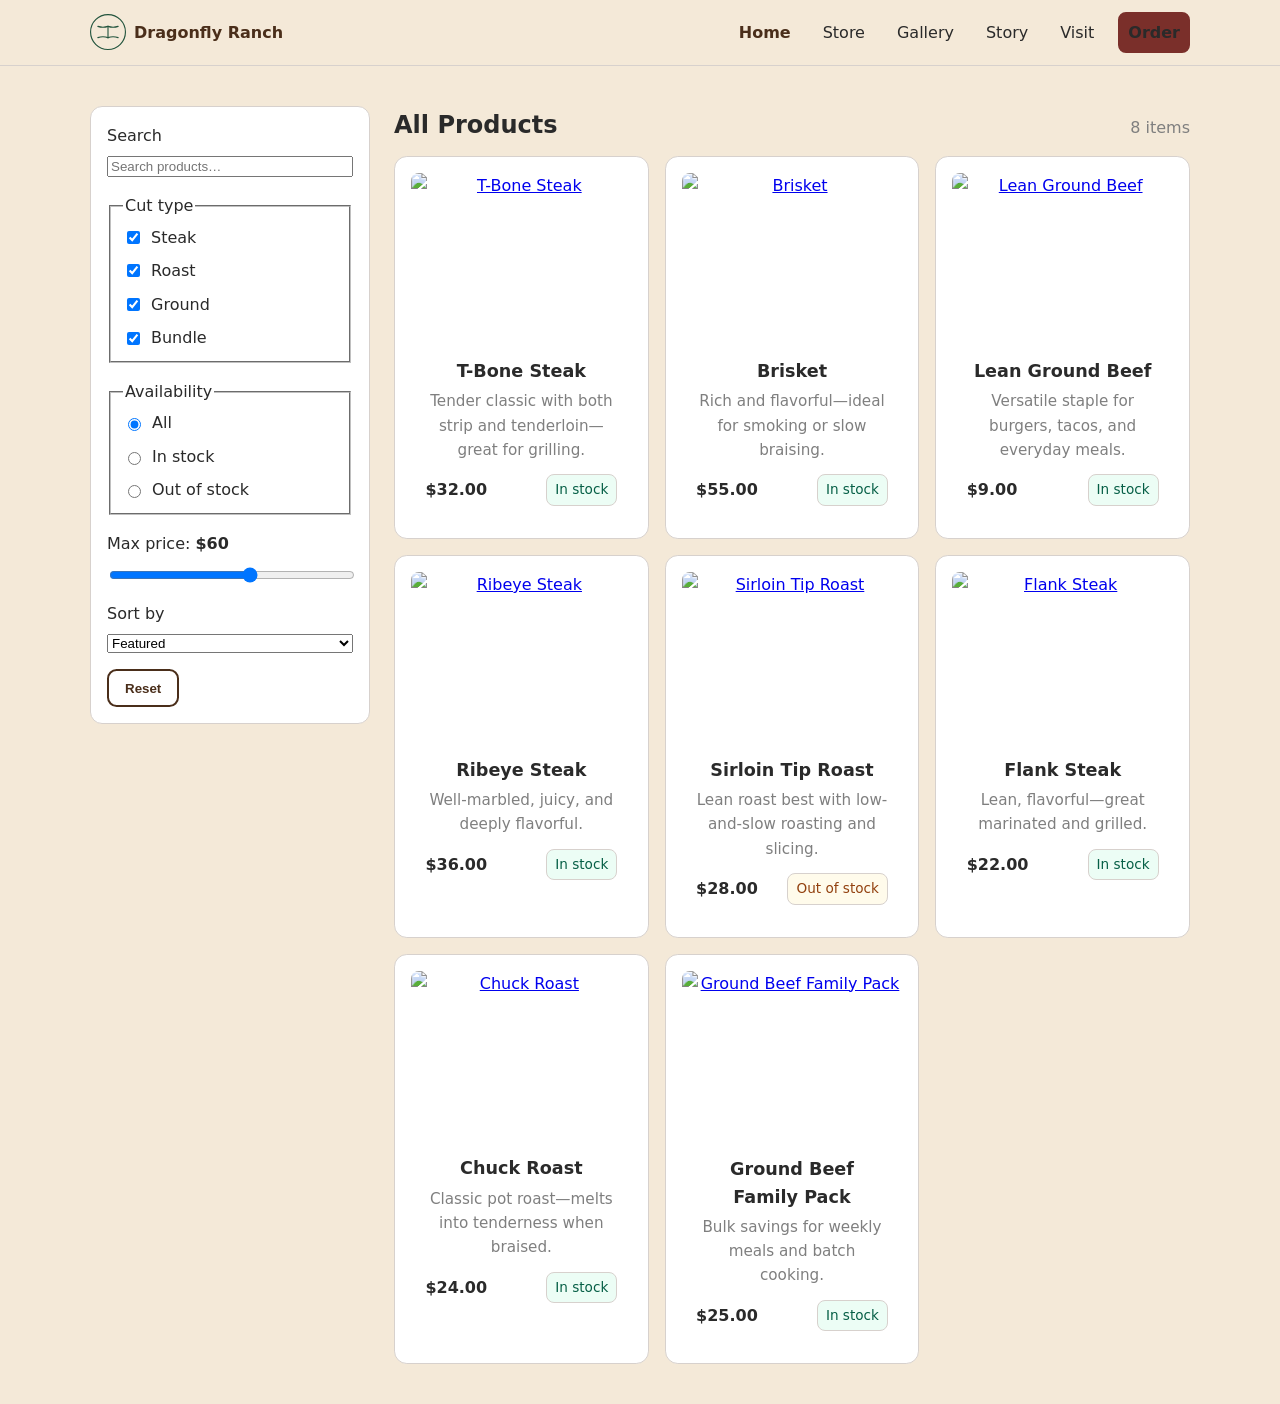
==== store.html @ 282e8982 "from AI basic setup to more personalised setup" ====
<!DOCTYPE html>
<html lang="en">
<head>
  <meta charset="utf-8" />
  <meta name="viewport" content="width=device-width, initial-scale=1" />
  <title>Store | Dragonfly Ranch</title>
  <meta name="description" content="We’re a family ranch focused on raising grass‑fed cattle with care and transparency from pasture to plate." />
  <link rel="stylesheet" href="assets/css/styles.css" />
</head>
<body>
  <a class="skip-link" href="#main">Skip to content</a>
  <header class="site-header">
    <div class="container header-inner">
      <a class="brand" href="index.html" aria-label="Dragonfly Ranch home">
        <img src="assets/images/logo-dragonfly.svg" alt="" width="36" height="36" />
        <span>Dragonfly Ranch</span>
      </a>

      <button class="nav-toggle" aria-expanded="false" aria-controls="site-nav">
        <span class="sr-only">Toggle menu</span>
        ☰
      </button>

      <nav id="site-nav" class="site-nav" aria-label="Main">
        <ul>
          <li><a class="active" href="index.html">Home</a></li>
          <li><a href="store.html">Store</a></li>
          <li><a href="gallery.html">Gallery</a></li>
          <li><a href="story.html">Story</a></li>
          <li><a href="visit.html">Visit</a></li>
          <li><a class="btn btn-primary" href="#order">Order</a></li>
        </ul>
      </nav>
    </div>
  </header>
  <section class="shop">
    <div class="shop-layout container">
      <!-- Sidebar Filters -->
      <aside class="filters" aria-label="Filters">
        <button class="filters-toggle" aria-expanded="false" aria-controls="filters-panel">
          Filters
        </button>

        <form id="filters-panel" class="filters-panel" aria-live="polite">
          <!-- Search -->
          <div class="filter-group">
            <label for="search">Search</label>
            <input type="search" id="search" name="search" placeholder="Search products…" />
          </div>

          <!-- Cut Type -->
          <fieldset class="filter-group">
            <legend>Cut type</legend>
            <label class="check"><input type="checkbox" name="cut" value="steak" checked /> Steak</label>
            <label class="check"><input type="checkbox" name="cut" value="roast" checked /> Roast</label>
            <label class="check"><input type="checkbox" name="cut" value="ground" checked /> Ground</label>
            <label class="check"><input type="checkbox" name="cut" value="bundle" checked /> Bundle</label>
          </fieldset>

          <!-- Availability -->
          <fieldset class="filter-group">
            <legend>Availability</legend>
            <label class="radio"><input type="radio" name="availability" value="all" checked /> All</label>
            <label class="radio"><input type="radio" name="availability" value="in" /> In stock</label>
            <label class="radio"><input type="radio" name="availability" value="out" /> Out of stock</label>
          </fieldset>

          <!-- Price -->
          <div class="filter-group">
            <label for="maxPrice">Max price: <span id="maxPriceValue">$60</span></label>
            <input type="range" id="maxPrice" name="maxPrice" min="5" max="100" value="60" step="5" />
          </div>

          <!-- Sort -->
          <div class="filter-group">
            <label for="sort">Sort by</label>
            <select id="sort" name="sort">
              <option value="featured">Featured</option>
              <option value="price-asc">Price: Low → High</option>
              <option value="price-desc">Price: High → Low</option>
              <option value="name-asc">Name: A → Z</option>
              <option value="name-desc">Name: Z → A</option>
            </select>
          </div>

          <div class="filter-actions">
            <button type="reset" class="btn btn-outline">Reset</button>
          </div>
        </form>
      </aside>

      <!-- Catalog -->
      <div class="catalog">
        <header class="catalog-header">
          <h2 class="catalog-title">All Products</h2>
          <p class="catalog-count" aria-live="polite"><span id="count">9</span> items</p>
        </header>

        <ul id="productGrid" class="product-grid" aria-live="polite">
          <!-- Sample product cards (use real images later) -->
          <li class="product-card" 
              data-name="T-Bone Steak" 
              data-cut="steak" 
              data-price="32" 
              data-available="in">
            <a class="product-media" href="#">
              <img src="https://via.placeholder.com/600x450?text=T-Bone+Steak" alt="T-Bone Steak" loading="lazy" />
            </a>
            <div class="product-info">
              <h3 class="product-name">T-Bone Steak</h3>
              <p class="product-desc">Tender classic with both strip and tenderloin—great for grilling.</p>
              <div class="product-meta">
                <span class="price">$32.00</span>
                <span class="badge in-stock">In stock</span>
              </div>
            </div>
          </li>

          <li class="product-card" 
              data-name="Brisket" 
              data-cut="roast" 
              data-price="55" 
              data-available="in">
            <a class="product-media" href="#">
              <img src="https://via.placeholder.com/600x450?text=Brisket" alt="Brisket" loading="lazy" />
            </a>
            <div class="product-info">
              <h3 class="product-name">Brisket</h3>
              <p class="product-desc">Rich and flavorful—ideal for smoking or slow braising.</p>
              <div class="product-meta">
                <span class="price">$55.00</span>
                <span class="badge in-stock">In stock</span>
              </div>
            </div>
          </li>

          <li class="product-card" 
              data-name="Lean Ground Beef" 
              data-cut="ground" 
              data-price="9" 
              data-available="in">
            <a class="product-media" href="#">
              <img src="https://via.placeholder.com/600x450?text=Lean+Ground+Beef" alt="Lean Ground Beef" loading="lazy" />
            </a>
            <div class="product-info">
              <h3 class="product-name">Lean Ground Beef</h3>
              <p class="product-desc">Versatile staple for burgers, tacos, and everyday meals.</p>
              <div class="product-meta">
                <span class="price">$9.00</span>
                <span class="badge in-stock">In stock</span>
              </div>
            </div>
          </li>

          <!-- More sample items to show the grid (3 per row) -->
          <li class="product-card" data-name="Ribeye Steak" data-cut="steak" data-price="36" data-available="in">
            <a class="product-media" href="#"><img src="https://via.placeholder.com/600x450?text=Ribeye" alt="Ribeye Steak" loading="lazy" /></a>
            <div class="product-info">
              <h3 class="product-name">Ribeye Steak</h3>
              <p class="product-desc">Well-marbled, juicy, and deeply flavorful.</p>
              <div class="product-meta"><span class="price">$36.00</span><span class="badge in-stock">In stock</span></div>
            </div>
          </li>

          <li class="product-card" data-name="Sirloin Tip Roast" data-cut="roast" data-price="28" data-available="out">
            <a class="product-media" href="#"><img src="https://via.placeholder.com/600x450?text=Sirloin+Tip+Roast" alt="Sirloin Tip Roast" loading="lazy" /></a>
            <div class="product-info">
              <h3 class="product-name">Sirloin Tip Roast</h3>
              <p class="product-desc">Lean roast best with low-and-slow roasting and slicing.</p>
              <div class="product-meta"><span class="price">$28.00</span><span class="badge out-stock">Out of stock</span></div>
            </div>
          </li>

          <li class="product-card" data-name="Beef Bundle Box" data-cut="bundle" data-price="120" data-available="in">
            <a class="product-media" href="#"><img src="https://via.placeholder.com/600x450?text=Bundle+Box" alt="Beef Bundle Box" loading="lazy" /></a>
            <div class="product-info">
              <h3 class="product-name">Beef Bundle Box</h3>
              <p class="product-desc">Balanced selection of steaks, roasts, and ground beef.</p>
              <div class="product-meta"><span class="price">$120.00</span><span class="badge in-stock">In stock</span></div>
            </div>
          </li>

          <li class="product-card" data-name="Flank Steak" data-cut="steak" data-price="22" data-available="in">
            <a class="product-media" href="#"><img src="https://via.placeholder.com/600x450?text=Flank+Steak" alt="Flank Steak" loading="lazy" /></a>
            <div class="product-info">
              <h3 class="product-name">Flank Steak</h3>
              <p class="product-desc">Lean, flavorful—great marinated and grilled.</p>
              <div class="product-meta"><span class="price">$22.00</span><span class="badge in-stock">In stock</span></div>
            </div>
          </li>

          <li class="product-card" data-name="Chuck Roast" data-cut="roast" data-price="24" data-available="in">
            <a class="product-media" href="#"><img src="https://via.placeholder.com/600x450?text=Chuck+Roast" alt="Chuck Roast" loading="lazy" /></a>
            <div class="product-info">
              <h3 class="product-name">Chuck Roast</h3>
              <p class="product-desc">Classic pot roast—melts into tenderness when braised.</p>
              <div class="product-meta"><span class="price">$24.00</span><span class="badge in-stock">In stock</span></div>
            </div>
          </li>

          <li class="product-card" data-name="Ground Beef Family Pack" data-cut="ground" data-price="25" data-available="in">
            <a class="product-media" href="#"><img src="https://via.placeholder.com/600x450?text=Family+Ground+Pack" alt="Ground Beef Family Pack" loading="lazy" /></a>
            <div class="product-info">
              <h3 class="product-name">Ground Beef Family Pack</h3>
              <p class="product-desc">Bulk savings for weekly meals and batch cooking.</p>
              <div class="product-meta"><span class="price">$25.00</span><span class="badge in-stock">In stock</span></div>
            </div>
          </li>
        </ul>
      </div>
    </div>
  </section>
  <script>
    (function () {
      const grid = document.getElementById('productGrid');
      const cards = Array.from(grid.querySelectorAll('.product-card'));
      const countEl = document.getElementById('count');

      const search = document.getElementById('search');
      const checkboxes = Array.from(document.querySelectorAll('input[name="cut"]'));
      const availability = Array.from(document.querySelectorAll('input[name="availability"]'));
      const maxPrice = document.getElementById('maxPrice');
      const maxPriceValue = document.getElementById('maxPriceValue');
      const sort = document.getElementById('sort');

      // Mobile filters toggle
      const toggle = document.querySelector('.filters-toggle');
      const panel = document.getElementById('filters-panel');
      if (toggle && panel) {
        toggle.addEventListener('click', () => {
          const expanded = toggle.getAttribute('aria-expanded') === 'true';
          toggle.setAttribute('aria-expanded', String(!expanded));
        });
      }

      // Update label for price range
      const updateMaxPriceLabel = () => maxPriceValue.textContent = `$${Number(maxPrice.value).toFixed(0)}`;
      updateMaxPriceLabel();
      maxPrice.addEventListener('input', updateMaxPriceLabel);

      // Re-render (filter + sort)
      function render() {
        const q = (search.value || '').trim().toLowerCase();
        const enabledCuts = new Set(checkboxes.filter(c => c.checked).map(c => c.value));
        const avail = (availability.find(a => a.checked) || {}).value || 'all';
        const priceCap = Number(maxPrice.value);

        // Filter
        const visible = cards.filter(card => {
          const name = card.dataset.name.toLowerCase();
          const cut = card.dataset.cut;
          const price = Number(card.dataset.price);
          const a = card.dataset.available; // 'in' or 'out'

          const searchOk = !q || name.includes(q);
          const cutOk = enabledCuts.has(cut);
          const priceOk = price <= priceCap;
          const availOk = (avail === 'all') || (avail === a);

          return searchOk && cutOk && priceOk && availOk;
        });

        // Sort
        const sorted = visible.sort((a, b) => {
          const av = (k) => a.dataset[k];
          const bv = (k) => b.dataset[k];
          switch (sort.value) {
            case 'price-asc': return Number(av('price')) - Number(bv('price'));
            case 'price-desc': return Number(bv('price')) - Number(av('price'));
            case 'name-asc': return av('name').localeCompare(bv('name'));
            case 'name-desc': return bv('name').localeCompare(av('name'));
            default: return 0; // featured (keep DOM order)
          }
        });

        // Paint
        grid.innerHTML = '';
        sorted.forEach(card => grid.appendChild(card));
        countEl.textContent = String(sorted.length);
      }

      // Bind
      [search, maxPrice, sort].forEach(el => el.addEventListener('input', render));
      checkboxes.forEach(c => c.addEventListener('change', render));
      availability.forEach(r => r.addEventListener('change', render));

      // Initial
      render();
    })();
  </script>
</body>
</html>
---- assets/css/styles.css ----
/* styles.css — Heritage Ranch Palette (Barn Brown, Parchment, Oxblood, Sage, Charcoal)
   This file keeps your existing class names but re-colors the theme to Palette 1. */

/* ---- Base / Reset ---- */
*, *::before, *::after { box-sizing: border-box; }
html { color-scheme: light; }
body {
  margin: 0;
  font-family: ui-sans-serif, system-ui, -apple-system, Segoe UI, Roboto, Helvetica, Arial, "Apple Color Emoji", "Segoe UI Emoji";
  line-height: 1.6;
  color: #2A2A2A; /* charcoal */
  background: #F4E9D8; /* parchment */
}

/* ---- Heritage Ranch Theme Tokens ---- */
:root{
  --barn:#4A2E1A;        /* deep barn brown: primaries, buttons, links */
  --oxblood:#7A2F2A;     /* CTA highlight */
  --parchment:#F4E9D8;   /* canvas */
  --sage:#A8A58A;        /* soft accent backgrounds */
  --charcoal:#2A2A2A;    /* headings/text */
  --border: color-mix(in srgb, var(--barn) 22%, white); /* subtle warm border */
  --muted: color-mix(in srgb, var(--charcoal) 60%, white); /* muted copy */
}

/* ---- Utilities ---- */
.container { width: min(1100px, 92vw); margin: 0 auto; }
.narrow   { width: min(800px, 92vw); }
.section  { padding: 3rem 0; }
.section-alt { background: color-mix(in srgb, var(--sage) 35%, var(--parchment)); padding: 3rem 0; }
.lead { font-size: 1.125rem; color: var(--muted); }
.grid-2 { display: grid; grid-template-columns: 1fr 1fr; gap: 1rem; }
.grid-3 { display: grid; grid-template-columns: repeat(3, 1fr); gap: 1rem; }
@media (max-width: 800px){ .grid-2{grid-template-columns:1fr;} .grid-3{grid-template-columns:1fr;} }

/* ---- Header ---- */
.site-header {
  position: sticky; top: 0; z-index: 50;
  background: var(--parchment);
  border-bottom: 1px solid var(--border);
}
.header-inner { display:flex; align-items:center; justify-content:space-between; padding:.75rem 0; }
.brand { display:inline-flex; align-items:center; gap:.5rem; color: var(--barn); text-decoration:none; font-weight:700; }
.site-nav ul { display:flex; gap:1rem; list-style:none; margin:0; padding:0; align-items:center; }
.site-nav a { text-decoration:none; color: var(--charcoal); padding:.35rem .5rem; border-radius:.5rem; }
.site-nav a.active { color: var(--barn); font-weight:600; }
.nav-toggle{ display:none; background:transparent; border:1px solid var(--border); padding:.35rem .5rem; border-radius:.5rem; }
@media (max-width: 860px){
  .nav-toggle{display:inline-block}
  .site-nav{ position:absolute; inset:60px 0 auto 0; background:var(--parchment); border-bottom:1px solid var(--border); transform:translateY(-120%); transition:transform .2s ease; }
  .site-nav.open{ transform:translateY(0); }
  .site-nav ul{ flex-direction:column; align-items:flex-start; padding:.75rem 1rem 1rem; }
}

/* ---- Buttons ---- */
.btn {
  display:inline-block; border:2px solid var(--barn); color:#fff; background:var(--barn);
  padding:.6rem 1rem; border-radius:.6rem; text-decoration:none; font-weight:700;
}
.btn:hover{ background: color-mix(in srgb, var(--barn) 85%, black); border-color: color-mix(in srgb, var(--barn) 85%, black); }
.btn-outline{ background:transparent; color:var(--barn); border-color:var(--barn); }
.btn-outline:hover{ background:var(--barn); color:#fff; }
.btn-primary{ background:var(--oxblood); border-color:var(--oxblood); }
.btn-primary:hover{ background: color-mix(in srgb, var(--oxblood) 85%, black); border-color: color-mix(in srgb, var(--oxblood) 85%, black); }

/* ---- Hero ---- */
.hero{ position:relative; min-height:58vh; display:grid; }
.hero img{ width:100%; height:100%; object-fit:cover; display:block; }
.hero-overlay{
  position:absolute; inset:0; display:grid; place-content:center; text-align:center; color:#fff;
  /* warm vignette that complements parchment */
  background: linear-gradient(to bottom, rgba(74,46,26,.35), rgba(42,42,42,.55));
  padding:2rem;
}
.hero h1{ font-size:clamp(2rem,5vw,3rem); margin:0 0 .5rem; text-shadow:0 2px 8px rgba(0,0,0,.25); }
.hero p{ font-size:1.125rem; margin:0 0 1rem; text-shadow:0 1px 6px rgba(0,0,0,.2); }
.cta-row{ display:inline-flex; gap:.75rem; flex-wrap:wrap; justify-content:center; }
/* Popular Products Section */
.popular-products {
  padding: 3rem 0;
}

.section-title {
  text-align: center;
  font-size: 2rem;
  margin-bottom: 2rem;
}

.product-grid {
  display: grid;
  gap: 1.5rem;
  grid-template-columns: repeat(auto-fit, minmax(250px, 1fr));
}

.product-card {
  border: 1px solid #e5e7eb;
  border-radius: 0.75rem;
  padding: 1rem;
  background: #fff;
  text-align: center;
  transition: box-shadow 0.2s ease;
}

.product-card:hover {
  box-shadow: 0 8px 18px rgba(0,0,0,0.08);
}

.product-card img {
  width: 100%;
  height: auto;
  border-radius: 0.5rem;
}

.product-card h3 {
  margin-top: 1rem;
  font-size: 1.25rem;
}

.product-card p {
  color: #6b7280;
  font-size: 0.95rem;
}

/* ---- Cards / Media ---- */
.card{ padding:1rem; border:1px solid var(--border); border-radius:.8rem; background:#fff; }
.media-grid{ display:grid; grid-template-columns:repeat(3, 1fr); gap:1rem; }
.media-grid img{ width:100%; height:auto; border-radius:.6rem; }
.media-grid figure{ margin:0; }
.media-grid figcaption{ color:var(--muted); font-size:.9rem; margin-top:.35rem; }
@media (max-width: 900px){ .media-grid{ grid-template-columns:1fr; } }

/* ---- Forms ---- */
.form label{ display:grid; gap:.35rem; margin-bottom:.85rem; }
.form input, .form textarea, .form select{
  width:100%; padding:.65rem .75rem; border:1px solid var(--border); border-radius:.6rem; font:inherit; background:#fff; color:var(--charcoal);
}
.form input:focus, .form textarea:focus{ outline:3px solid color-mix(in srgb, var(--barn) 25%, transparent); border-color: var(--barn); }
.form-actions{ display:flex; gap:.75rem; flex-wrap:wrap; align-items:center; }
.hp{ position:absolute; left:-10000px; opacity:0; }

/* ---- Prose ---- */
.prose p{ margin:0 0 1rem; }
.prose blockquote{
  margin:1.5rem 0; padding:1rem 1.25rem; border-left:4px solid var(--barn);
  background: color-mix(in srgb, var(--sage) 25%, white); color: var(--charcoal);
}

/* Catalog */
.catalog-header {
  display: flex; align-items: baseline; justify-content: space-between;
  margin-bottom: .75rem;
}
.catalog-title { margin: 0; }
.catalog-count { color: var(--muted); margin: 0; }

/* 3-per-row product grid (responsive) */
.product-grid {
  list-style: none;
  margin: 0; padding: 0;
  display: grid;
  grid-template-columns: repeat(3, minmax(0, 1fr));
  gap: 1rem;
}
@media (max-width: 1000px){
  .shop-layout { grid-template-columns: 1fr; }
  .filters-toggle { display: inline-block; margin-bottom: .75rem; }
  .filters-panel { position: static; display: none; }
  .filters-toggle[aria-expanded="true"] + .filters-panel { display: block; }
}
@media (max-width: 900px){
  .product-grid { grid-template-columns: repeat(2, minmax(0, 1fr)); }
}
@media (max-width: 560px){
  .product-grid { grid-template-columns: 1fr; }
}

/* Product cards */
.product-card {
  border: 1px solid var(--border);
  border-radius: .8rem;
  background: var(--bg);
  display: grid;
  grid-template-rows: auto 1fr;
  overflow: hidden;
  transition: box-shadow .2s ease, transform .05s ease;
}
.product-card:hover {
  box-shadow: 0 12px 22px rgba(0,0,0,.08);
  transform: translateY(-1px);
}

.product-media img {
  display: block;
  width: 100%;
  height: auto;
  aspect-ratio: 4 / 3;
  object-fit: cover;
}

.product-info { padding: .9rem .9rem 1rem; }
.product-name { margin: .25rem 0 .25rem; font-size: 1.1rem; }
.product-desc { margin: 0 0 .75rem; color: var(--muted); font-size: .95rem; }

.product-meta {
  display: flex; gap: .5rem; align-items: center; justify-content: space-between;
  margin-top: auto;
}
.price { font-weight: 700; }
.badge {
  display: inline-block; font-size: .85rem; padding: .25rem .5rem; border-radius: .5rem;
  border: 1px solid var(--border); color: #065f46; background: #ecfdf5;
}
.badge.out-stock { color: #92400e; background: #fffbeb; }

/* ---- Gallery ---- */
.gallery-grid{ display:grid; grid-template-columns:repeat(2,1fr); gap:1rem; }
.gallery-grid img{ width:100%; height:auto; border-radius:.6rem; }
.gallery-grid figure{ margin:0; background:#fff; padding:.5rem; border:1px solid var(--border); border-radius:.6rem; }
.gallery-grid figcaption{ color:var(--muted); font-size:.9rem; margin-top:.25rem; }
@media (max-width: 900px){ .gallery-grid{ grid-template-columns:1fr; } }

/* ---- Visit ---- */
.visit-grid{ display:grid; grid-template-columns:1fr 1fr; gap:2rem; }
.map-embed{ position:relative; padding-top:56.25%; border-radius:.6rem; overflow:hidden; border:1px solid var(--border); }
.map-embed iframe{ position:absolute; inset:0; width:100%; height:100%; border:0; }
@media (max-width: 900px){ .visit-grid{ grid-template-columns:1fr; } }

/* ---- Footer ---- */
.site-footer{ border-top:1px solid var(--border); padding:2rem 0; background: var(--parchment); margin-top:3rem; }
.footer-grid{ display:grid; grid-template-columns: 1fr auto; gap:1rem; align-items:start; }
.footer-nav{ list-style:none; display:grid; gap:.35rem; margin:0; padding:0; }
.small{ font-size:.9rem; color: var(--muted); }
@media (max-width:700px){ .footer-grid{ grid-template-columns:1fr; } }

/* ---- Accessibility helpers ---- */
.skip-link{ position:absolute; left:-999px; top:-999px; background:#111; color:#fff; padding:.5rem .75rem; border-radius:.5rem; }
.skip-link:focus{ left:.5rem; top:.5rem; z-index:100; }
.sr-only{ position:absolute; width:1px; height:1px; clip:rect(0 0 0 0); clip-path: inset(50%); overflow:hidden; white-space:nowrap; }

/* ---- Floating CTA ---- */
.floating-cta{
  position:fixed; right:1rem; bottom:1rem; background: var(--oxblood); color:#fff; text-decoration:none;
  padding:.6rem .9rem; border-radius:999px; box-shadow:0 8px 16px rgba(0,0,0,.15); font-weight:700;
}
.floating-cta:hover{ background: color-mix(in srgb, var(--oxblood) 85%, black); }

/* =========================
   PATCH: Store + Popular scoping and base tokens
   Place this block at the END of styles.css
   ========================= */

/* 0) Token that some rules rely on */
:root{
  /* Used by .product-card later; define explicitly */
  --bg: #ffffff;
}

/* 1) Popular Products — scope grid + cards to avoid collisions with catalog */
.popular-products .product-grid {
  display: grid;
  gap: 1.5rem;
  grid-template-columns: repeat(auto-fit, minmax(250px, 1fr));
}

.popular-products .product-card {
  border: 1px solid #e5e7eb;
  border-radius: 0.75rem;
  padding: 1rem;
  background: #fff;
  text-align: center;
  transition: box-shadow 0.2s ease;
}

.popular-products .product-card:hover {
  box-shadow: 0 8px 18px rgba(0,0,0,0.08);
}

.popular-products .product-card img {
  width: 100%;
  height: auto;
  border-radius: 0.5rem;
}

.popular-products .product-card h3 {
  margin-top: 1rem;
  font-size: 1.25rem;
}

.popular-products .product-card p {
  color: #6b7280;
  font-size: 0.95rem;
}

/* 2) Store / Catalog — add the missing base layout and scope grid + cards */
.shop { padding: 2.5rem 0; }

.shop-layout {
  display: grid;
  grid-template-columns: 280px 1fr; /* sidebar + content */
  gap: 1.5rem;
}

/* Sidebar base */
.filters { position: relative; }
.filters-toggle {
  display: none; /* shown on mobile via media query below */
  border: 1px solid var(--border);
  padding: .5rem .75rem;
  border-radius: .5rem;
  background: var(--bg);
}
.filters-panel {
  position: sticky;
  top: 1rem;
  border: 1px solid var(--border);
  border-radius: .75rem;
  padding: 1rem;
  background: var(--bg);
}
.filter-group { display: grid; gap: .5rem; margin-bottom: 1rem; }
.check, .radio { display: flex; gap: .5rem; align-items: center; font-weight: 400; }
#maxPrice { width: 100%; }
#maxPriceValue { font-weight: 600; }
.filter-actions { display: flex; gap: .5rem; }

/* Scope the store grid */
.catalog .product-grid {
  list-style: none;
  margin: 0;
  padding: 0;
  display: grid;
  grid-template-columns: repeat(3, minmax(0, 1fr));
  gap: 1rem;
}

/* Scope the store cards */
.catalog .product-card {
  border: 1px solid var(--border);
  border-radius: .8rem;
  background: var(--bg);
  display: grid;
  grid-template-rows: auto 1fr;
  overflow: hidden;
  transition: box-shadow .2s ease, transform .05s ease;
}
.catalog .product-card:hover {
  box-shadow: 0 12px 22px rgba(0,0,0,.08);
  transform: translateY(-1px);
}
.catalog .product-media img {
  display: block; width: 100%; height: auto;
  aspect-ratio: 4 / 3; object-fit: cover;
}
.catalog .product-info { padding: .9rem .9rem 1rem; }
.catalog .product-name { margin: .25rem 0 .25rem; font-size: 1.1rem; }
.catalog .product-desc { margin: 0 0 .75rem; color: var(--muted); font-size: .95rem; }
.catalog .product-meta {
  display: flex; gap: .5rem; align-items: center; justify-content: space-between;
  margin-top: auto;
}
.catalog .price { font-weight: 700; }
.catalog .badge {
  display: inline-block; font-size: .85rem; padding: .25rem .5rem; border-radius: .5rem;
  border: 1px solid var(--border); color: #065f46; background: #ecfdf5;
}
.catalog .badge.out-stock { color: #92400e; background: #fffbeb; }

/* 3) Responsive behavior (override / complement existing media rules) */
@media (max-width: 1000px){
  .shop-layout { grid-template-columns: 1fr; }
  .filters-toggle { display: inline-block; margin-bottom: .75rem; }
  .filters-panel { position: static; display: none; }
  .filters-toggle[aria-expanded="true"] + .filters-panel { display: block; }
}

@media (max-width: 900px){
  .catalog .product-grid { grid-template-columns: repeat(2, minmax(0, 1fr)); }
}

@media (max-width: 560px){
  .catalog .product-grid { grid-template-columns: 1fr; }
}
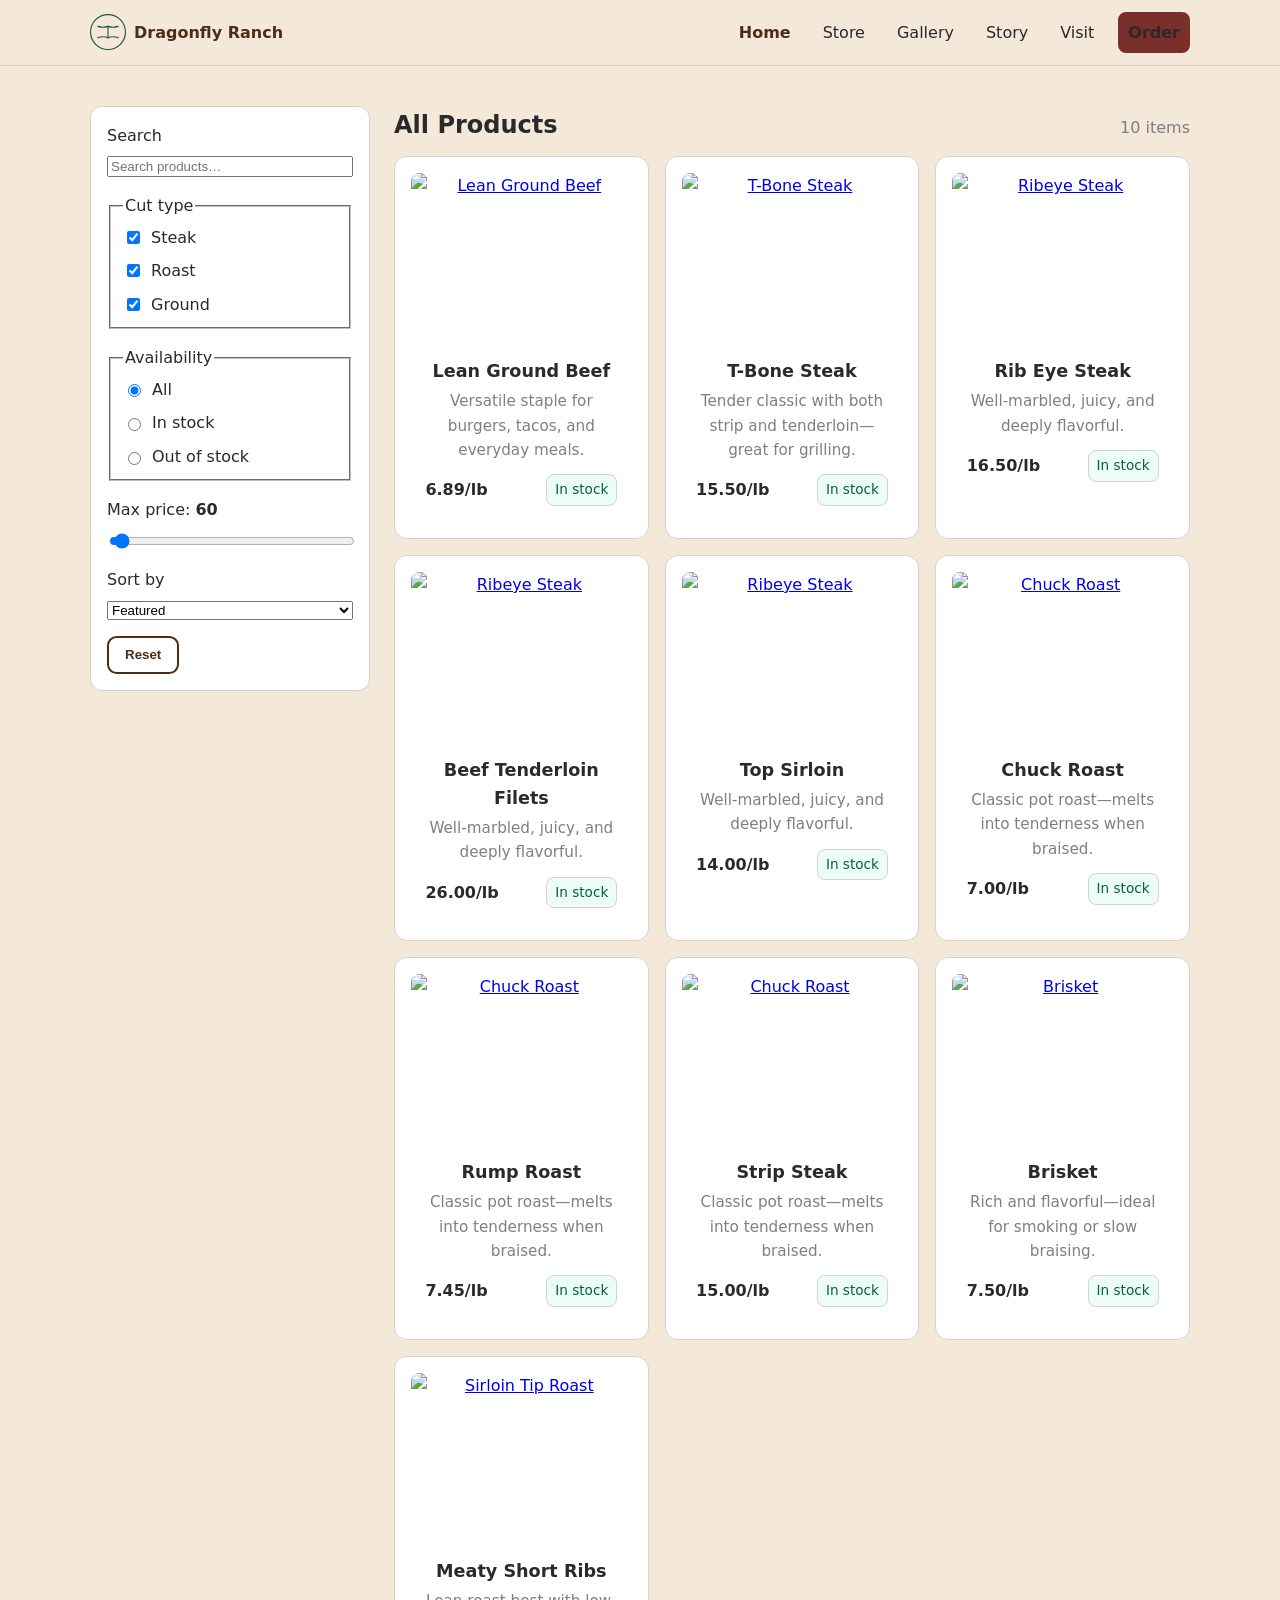
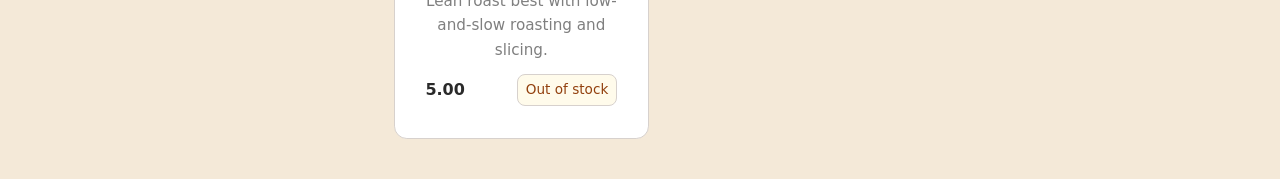
==== commit 0b26b114: "Update website" ====
--- a/store.html
+++ b/store.html
@@ -54,7 +54,6 @@
             <label class="check"><input type="checkbox" name="cut" value="steak" checked /> Steak</label>
             <label class="check"><input type="checkbox" name="cut" value="roast" checked /> Roast</label>
             <label class="check"><input type="checkbox" name="cut" value="ground" checked /> Ground</label>
-            <label class="check"><input type="checkbox" name="cut" value="bundle" checked /> Bundle</label>
           </fieldset>
 
           <!-- Availability -->
@@ -67,8 +66,8 @@
 
           <!-- Price -->
           <div class="filter-group">
-            <label for="maxPrice">Max price: <span id="maxPriceValue">$60</span></label>
-            <input type="range" id="maxPrice" name="maxPrice" min="5" max="100" value="60" step="5" />
+            <label for="maxPrice">Max price: <span id="maxPriceValue">60</span></label>
+            <input type="range" id="maxPrice" name="maxPrice" min="0" max="2850" value="60" step="10" />
           </div>
 
           <!-- Sort -->
@@ -99,9 +98,27 @@
         <ul id="productGrid" class="product-grid" aria-live="polite">
           <!-- Sample product cards (use real images later) -->
           <li class="product-card" 
+              data-name="Lean Ground Beef" 
+              data-cut="ground" 
+              data-price="6.89" 
+              data-available="in">
+            <a class="product-media" href="#">
+              <img src="https://via.placeholder.com/600x450?text=Lean+Ground+Beef" alt="Lean Ground Beef" loading="lazy" />
+            </a>
+            <div class="product-info">
+              <h3 class="product-name">Lean Ground Beef</h3>
+              <p class="product-desc">Versatile staple for burgers, tacos, and everyday meals.</p>
+              <div class="product-meta">
+                <span class="price">6.89/lb</span>
+                <span class="badge in-stock">In stock</span>
+              </div>
+            </div>
+          </li>
+
+          <li class="product-card" 
               data-name="T-Bone Steak" 
               data-cut="steak" 
-              data-price="32" 
+              data-price="15.50" 
               data-available="in">
             <a class="product-media" href="#">
               <img src="https://via.placeholder.com/600x450?text=T-Bone+Steak" alt="T-Bone Steak" loading="lazy" />
@@ -110,16 +127,70 @@
               <h3 class="product-name">T-Bone Steak</h3>
               <p class="product-desc">Tender classic with both strip and tenderloin—great for grilling.</p>
               <div class="product-meta">
-                <span class="price">$32.00</span>
+                <span class="price">15.50/lb</span>
                 <span class="badge in-stock">In stock</span>
               </div>
+            </div>
+          </li>
+
+          <li class="product-card" data-name="Rib Eye Steak" data-cut="steak" data-price="16.50" data-available="in">
+            <a class="product-media" href="#"><img src="https://via.placeholder.com/600x450?text=Ribeye" alt="Ribeye Steak" loading="lazy" /></a>
+            <div class="product-info">
+              <h3 class="product-name">Rib Eye Steak</h3>
+              <p class="product-desc">Well-marbled, juicy, and deeply flavorful.</p>
+              <div class="product-meta"><span class="price">16.50/lb</span><span class="badge in-stock">In stock</span></div>
+            </div>
+          </li>
+
+          <li class="product-card" data-name="Beef Tenderloin Filets" data-cut="steak" data-price="26.00" data-available="in">
+            <a class="product-media" href="#"><img src="https://via.placeholder.com/600x450?text=Ribeye" alt="Ribeye Steak" loading="lazy" /></a>
+            <div class="product-info">
+              <h3 class="product-name">Beef Tenderloin Filets</h3>
+              <p class="product-desc">Well-marbled, juicy, and deeply flavorful.</p>
+              <div class="product-meta"><span class="price">26.00/lb</span><span class="badge in-stock">In stock</span></div>
+            </div>
+          </li>
+
+          <li class="product-card" data-name="Top Sirloin" data-cut="steak" data-price="14.00" data-available="in">
+            <a class="product-media" href="#"><img src="https://via.placeholder.com/600x450?text=Ribeye" alt="Ribeye Steak" loading="lazy" /></a>
+            <div class="product-info">
+              <h3 class="product-name">Top Sirloin</h3>
+              <p class="product-desc">Well-marbled, juicy, and deeply flavorful.</p>
+              <div class="product-meta"><span class="price">14.00/lb</span><span class="badge in-stock">In stock</span></div>
+            </div>
+          </li>
+
+          <li class="product-card" data-name="Chuck Roast" data-cut="roast" data-price="7.00" data-available="in">
+            <a class="product-media" href="#"><img src="https://via.placeholder.com/600x450?text=Chuck+Roast" alt="Chuck Roast" loading="lazy" /></a>
+            <div class="product-info">
+              <h3 class="product-name">Chuck Roast</h3>
+              <p class="product-desc">Classic pot roast—melts into tenderness when braised.</p>
+              <div class="product-meta"><span class="price">7.00/lb</span><span class="badge in-stock">In stock</span></div>
+            </div>
+          </li>
+
+          <li class="product-card" data-name="Rump Roast" data-cut="roast" data-price="7.45" data-available="in">
+            <a class="product-media" href="#"><img src="https://via.placeholder.com/600x450?text=Chuck+Roast" alt="Chuck Roast" loading="lazy" /></a>
+            <div class="product-info">
+              <h3 class="product-name">Rump Roast</h3>
+              <p class="product-desc">Classic pot roast—melts into tenderness when braised.</p>
+              <div class="product-meta"><span class="price">7.45/lb</span><span class="badge in-stock">In stock</span></div>
+            </div>
+          </li>
+
+          <li class="product-card" data-name="Strip Steak" data-cut="roast" data-price="15.00" data-available="in">
+            <a class="product-media" href="#"><img src="https://via.placeholder.com/600x450?text=Chuck+Roast" alt="Chuck Roast" loading="lazy" /></a>
+            <div class="product-info">
+              <h3 class="product-name">Strip Steak</h3>
+              <p class="product-desc">Classic pot roast—melts into tenderness when braised.</p>
+              <div class="product-meta"><span class="price">15.00/lb</span><span class="badge in-stock">In stock</span></div>
             </div>
           </li>
 
           <li class="product-card" 
               data-name="Brisket" 
               data-cut="roast" 
-              data-price="55" 
+              data-price="7.50" 
               data-available="in">
             <a class="product-media" href="#">
               <img src="https://via.placeholder.com/600x450?text=Brisket" alt="Brisket" loading="lazy" />
@@ -128,82 +199,47 @@
               <h3 class="product-name">Brisket</h3>
               <p class="product-desc">Rich and flavorful—ideal for smoking or slow braising.</p>
               <div class="product-meta">
-                <span class="price">$55.00</span>
+                <span class="price">7.50/lb</span>
                 <span class="badge in-stock">In stock</span>
               </div>
             </div>
           </li>
 
-          <li class="product-card" 
-              data-name="Lean Ground Beef" 
-              data-cut="ground" 
-              data-price="9" 
-              data-available="in">
-            <a class="product-media" href="#">
-              <img src="https://via.placeholder.com/600x450?text=Lean+Ground+Beef" alt="Lean Ground Beef" loading="lazy" />
-            </a>
-            <div class="product-info">
-              <h3 class="product-name">Lean Ground Beef</h3>
-              <p class="product-desc">Versatile staple for burgers, tacos, and everyday meals.</p>
-              <div class="product-meta">
-                <span class="price">$9.00</span>
-                <span class="badge in-stock">In stock</span>
-              </div>
-            </div>
-          </li>
-
           <!-- More sample items to show the grid (3 per row) -->
-          <li class="product-card" data-name="Ribeye Steak" data-cut="steak" data-price="36" data-available="in">
-            <a class="product-media" href="#"><img src="https://via.placeholder.com/600x450?text=Ribeye" alt="Ribeye Steak" loading="lazy" /></a>
-            <div class="product-info">
-              <h3 class="product-name">Ribeye Steak</h3>
-              <p class="product-desc">Well-marbled, juicy, and deeply flavorful.</p>
-              <div class="product-meta"><span class="price">$36.00</span><span class="badge in-stock">In stock</span></div>
-            </div>
-          </li>
-
-          <li class="product-card" data-name="Sirloin Tip Roast" data-cut="roast" data-price="28" data-available="out">
+
+          <li class="product-card" data-name="Meaty Short Ribs" data-cut="roast" data-price="5.00" data-available="out">
             <a class="product-media" href="#"><img src="https://via.placeholder.com/600x450?text=Sirloin+Tip+Roast" alt="Sirloin Tip Roast" loading="lazy" /></a>
             <div class="product-info">
-              <h3 class="product-name">Sirloin Tip Roast</h3>
+              <h3 class="product-name">Meaty Short Ribs</h3>
               <p class="product-desc">Lean roast best with low-and-slow roasting and slicing.</p>
-              <div class="product-meta"><span class="price">$28.00</span><span class="badge out-stock">Out of stock</span></div>
-            </div>
-          </li>
-
-          <li class="product-card" data-name="Beef Bundle Box" data-cut="bundle" data-price="120" data-available="in">
-            <a class="product-media" href="#"><img src="https://via.placeholder.com/600x450?text=Bundle+Box" alt="Beef Bundle Box" loading="lazy" /></a>
-            <div class="product-info">
-              <h3 class="product-name">Beef Bundle Box</h3>
-              <p class="product-desc">Balanced selection of steaks, roasts, and ground beef.</p>
-              <div class="product-meta"><span class="price">$120.00</span><span class="badge in-stock">In stock</span></div>
-            </div>
-          </li>
-
-          <li class="product-card" data-name="Flank Steak" data-cut="steak" data-price="22" data-available="in">
+              <div class="product-meta"><span class="price">5.00</span><span class="badge out-stock">Out of stock</span></div>
+            </div>
+          </li>
+
+          <li class="product-card" data-name="Whole Beef" data-cut="steak" data-price="2850" data-available="in">
             <a class="product-media" href="#"><img src="https://via.placeholder.com/600x450?text=Flank+Steak" alt="Flank Steak" loading="lazy" /></a>
             <div class="product-info">
-              <h3 class="product-name">Flank Steak</h3>
+              <h3 class="product-name">Whole Beef</h3>
               <p class="product-desc">Lean, flavorful—great marinated and grilled.</p>
-              <div class="product-meta"><span class="price">$22.00</span><span class="badge in-stock">In stock</span></div>
-            </div>
-          </li>
-
-          <li class="product-card" data-name="Chuck Roast" data-cut="roast" data-price="24" data-available="in">
-            <a class="product-media" href="#"><img src="https://via.placeholder.com/600x450?text=Chuck+Roast" alt="Chuck Roast" loading="lazy" /></a>
-            <div class="product-info">
-              <h3 class="product-name">Chuck Roast</h3>
-              <p class="product-desc">Classic pot roast—melts into tenderness when braised.</p>
-              <div class="product-meta"><span class="price">$24.00</span><span class="badge in-stock">In stock</span></div>
-            </div>
-          </li>
-
-          <li class="product-card" data-name="Ground Beef Family Pack" data-cut="ground" data-price="25" data-available="in">
-            <a class="product-media" href="#"><img src="https://via.placeholder.com/600x450?text=Family+Ground+Pack" alt="Ground Beef Family Pack" loading="lazy" /></a>
-            <div class="product-info">
-              <h3 class="product-name">Ground Beef Family Pack</h3>
-              <p class="product-desc">Bulk savings for weekly meals and batch cooking.</p>
-              <div class="product-meta"><span class="price">$25.00</span><span class="badge in-stock">In stock</span></div>
+              <div class="product-meta"><span class="price">2,850.00</span><span class="badge in-stock">In stock</span></div>
+            </div>
+          </li>
+
+          <li class="product-card" data-name="Half Beef" data-cut="steak" data-price="1450" data-available="in">
+            <a class="product-media" href="#"><img src="https://via.placeholder.com/600x450?text=Flank+Steak" alt="Flank Steak" loading="lazy" /></a>
+            <div class="product-info">
+              <h3 class="product-name">Half Beef</h3>
+              <p class="product-desc">Lean, flavorful—great marinated and grilled.</p>
+              <div class="product-meta"><span class="price">1,450.00</span><span class="badge in-stock">In stock</span></div>
+            </div>
+          </li>
+
+          <li class="product-card" data-name="Quarter Beef" data-cut="steak" data-price="750" data-available="in">
+            <a class="product-media" href="#"><img src="https://via.placeholder.com/600x450?text=Flank+Steak" alt="Flank Steak" loading="lazy" /></a>
+            <div class="product-info">
+              <h3 class="product-name">Quarter Beef</h3>
+              <p class="product-desc">Lean, flavorful—great marinated and grilled.</p>
+              <div class="product-meta"><span class="price">750.00</span><span class="badge in-stock">In stock</span></div>
             </div>
           </li>
         </ul>
@@ -234,7 +270,7 @@
       }
 
       // Update label for price range
-      const updateMaxPriceLabel = () => maxPriceValue.textContent = `$${Number(maxPrice.value).toFixed(0)}`;
+      const updateMaxPriceLabel = () => maxPriceValue.textContent = `${Number(maxPrice.value).toFixed(0)}`;
       updateMaxPriceLabel();
       maxPrice.addEventListener('input', updateMaxPriceLabel);
 
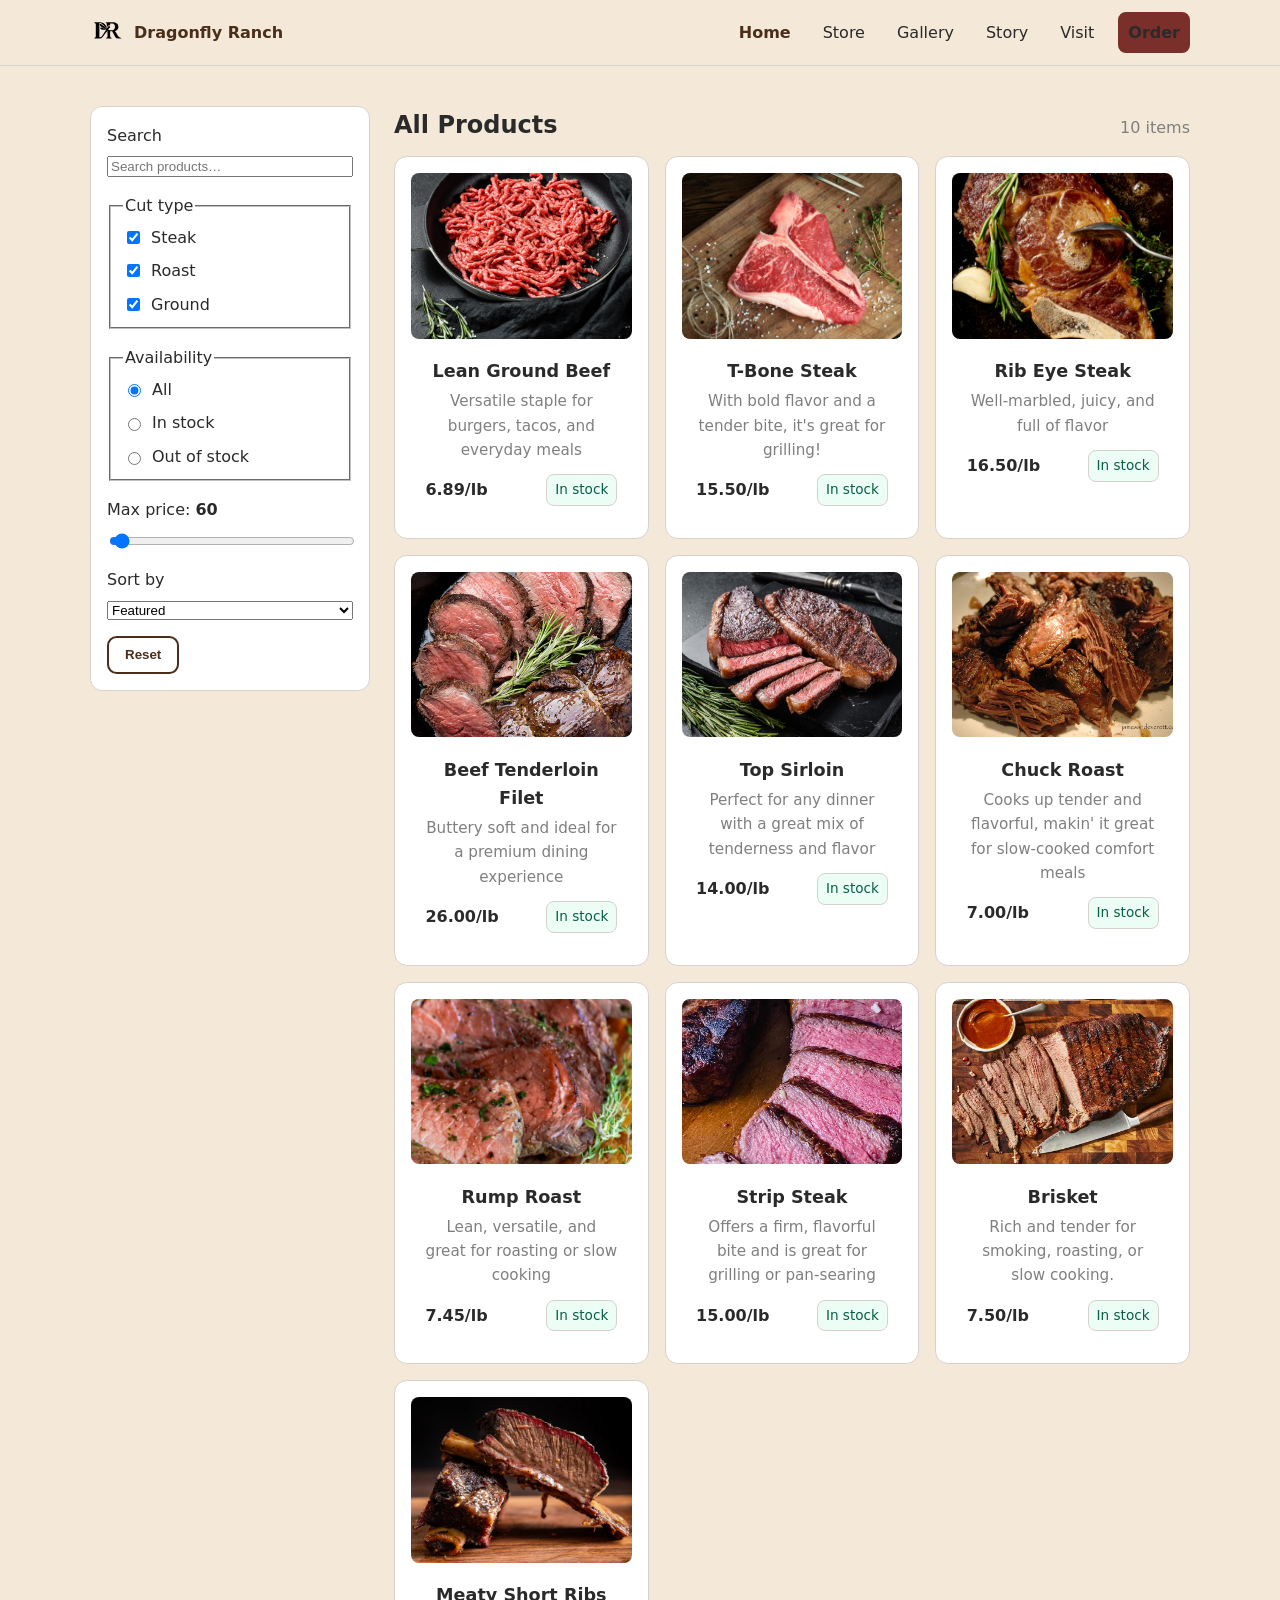
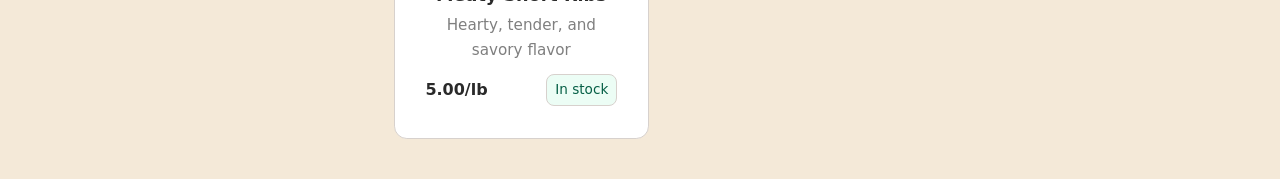
==== commit dc8cf1a5: "Added images" ====
--- a/store.html
+++ b/store.html
@@ -96,18 +96,17 @@
         </header>
 
         <ul id="productGrid" class="product-grid" aria-live="polite">
-          <!-- Sample product cards (use real images later) -->
           <li class="product-card" 
               data-name="Lean Ground Beef" 
               data-cut="ground" 
               data-price="6.89" 
               data-available="in">
             <a class="product-media" href="#">
-              <img src="https://via.placeholder.com/600x450?text=Lean+Ground+Beef" alt="Lean Ground Beef" loading="lazy" />
+              <img src="/assets/images/lean-ground-beef.jpg" alt="Lean Ground Beef" loading="lazy" />
             </a>
             <div class="product-info">
               <h3 class="product-name">Lean Ground Beef</h3>
-              <p class="product-desc">Versatile staple for burgers, tacos, and everyday meals.</p>
+              <p class="product-desc">Versatile staple for burgers, tacos, and everyday meals</p>
               <div class="product-meta">
                 <span class="price">6.89/lb</span>
                 <span class="badge in-stock">In stock</span>
@@ -121,11 +120,11 @@
               data-price="15.50" 
               data-available="in">
             <a class="product-media" href="#">
-              <img src="https://via.placeholder.com/600x450?text=T-Bone+Steak" alt="T-Bone Steak" loading="lazy" />
+              <img src="/assets/images/t-bone-steak.jpg" alt="T-Bone Steak" loading="lazy" />
             </a>
             <div class="product-info">
               <h3 class="product-name">T-Bone Steak</h3>
-              <p class="product-desc">Tender classic with both strip and tenderloin—great for grilling.</p>
+              <p class="product-desc">With bold flavor and a tender bite, it's great for grilling!</p>
               <div class="product-meta">
                 <span class="price">15.50/lb</span>
                 <span class="badge in-stock">In stock</span>
@@ -134,55 +133,61 @@
           </li>
 
           <li class="product-card" data-name="Rib Eye Steak" data-cut="steak" data-price="16.50" data-available="in">
-            <a class="product-media" href="#"><img src="https://via.placeholder.com/600x450?text=Ribeye" alt="Ribeye Steak" loading="lazy" /></a>
+            <a class="product-media" href="#">
+              <img src="/assets/images/ribeye-steak.jpg" alt="Ribeye Steak" loading="lazy" />
+            </a>
             <div class="product-info">
               <h3 class="product-name">Rib Eye Steak</h3>
-              <p class="product-desc">Well-marbled, juicy, and deeply flavorful.</p>
+              <p class="product-desc">Well-marbled, juicy, and full of flavor</p>
               <div class="product-meta"><span class="price">16.50/lb</span><span class="badge in-stock">In stock</span></div>
             </div>
           </li>
 
-          <li class="product-card" data-name="Beef Tenderloin Filets" data-cut="steak" data-price="26.00" data-available="in">
-            <a class="product-media" href="#"><img src="https://via.placeholder.com/600x450?text=Ribeye" alt="Ribeye Steak" loading="lazy" /></a>
-            <div class="product-info">
-              <h3 class="product-name">Beef Tenderloin Filets</h3>
-              <p class="product-desc">Well-marbled, juicy, and deeply flavorful.</p>
+          <li class="product-card" data-name="Beef Tenderloin Filet" data-cut="steak" data-price="26.00" data-available="in">
+            <a class="product-media" href="#">
+              <img src="/assets/images/beef-tenderloin-filet.jpg" alt="Beef Tenderloin Filet" loading="lazy" />
+            </a>
+            <div class="product-info">
+              <h3 class="product-name">Beef Tenderloin Filet</h3>
+              <p class="product-desc">Buttery soft and ideal for a premium dining experience</p>
               <div class="product-meta"><span class="price">26.00/lb</span><span class="badge in-stock">In stock</span></div>
             </div>
           </li>
 
           <li class="product-card" data-name="Top Sirloin" data-cut="steak" data-price="14.00" data-available="in">
-            <a class="product-media" href="#"><img src="https://via.placeholder.com/600x450?text=Ribeye" alt="Ribeye Steak" loading="lazy" /></a>
+            <a class="product-media" href="#">
+              <img src="/assets/images/top-sirloin.jpg" alt="Top Sirloin" loading="lazy" />
+            </a>
             <div class="product-info">
               <h3 class="product-name">Top Sirloin</h3>
-              <p class="product-desc">Well-marbled, juicy, and deeply flavorful.</p>
+              <p class="product-desc">Perfect for any dinner with a great mix of tenderness and flavor</p>
               <div class="product-meta"><span class="price">14.00/lb</span><span class="badge in-stock">In stock</span></div>
             </div>
           </li>
 
           <li class="product-card" data-name="Chuck Roast" data-cut="roast" data-price="7.00" data-available="in">
-            <a class="product-media" href="#"><img src="https://via.placeholder.com/600x450?text=Chuck+Roast" alt="Chuck Roast" loading="lazy" /></a>
+            <a class="product-media" href="#"><img src="/assets/images/chuck-roast.jpg" alt="Chuck Roast" loading="lazy" /></a>
             <div class="product-info">
               <h3 class="product-name">Chuck Roast</h3>
-              <p class="product-desc">Classic pot roast—melts into tenderness when braised.</p>
+              <p class="product-desc">Cooks up tender and flavorful, makin' it great for slow-cooked comfort meals</p>
               <div class="product-meta"><span class="price">7.00/lb</span><span class="badge in-stock">In stock</span></div>
             </div>
           </li>
 
           <li class="product-card" data-name="Rump Roast" data-cut="roast" data-price="7.45" data-available="in">
-            <a class="product-media" href="#"><img src="https://via.placeholder.com/600x450?text=Chuck+Roast" alt="Chuck Roast" loading="lazy" /></a>
+            <a class="product-media" href="#"><img src="/assets/images/rump-roast.jpg" alt="Rump Roast" loading="lazy" /></a>
             <div class="product-info">
               <h3 class="product-name">Rump Roast</h3>
-              <p class="product-desc">Classic pot roast—melts into tenderness when braised.</p>
+              <p class="product-desc">Lean, versatile, and great for roasting or slow cooking</p>
               <div class="product-meta"><span class="price">7.45/lb</span><span class="badge in-stock">In stock</span></div>
             </div>
           </li>
 
           <li class="product-card" data-name="Strip Steak" data-cut="roast" data-price="15.00" data-available="in">
-            <a class="product-media" href="#"><img src="https://via.placeholder.com/600x450?text=Chuck+Roast" alt="Chuck Roast" loading="lazy" /></a>
+            <a class="product-media" href="#"><img src="/assets/images/strip-steak.jpg" alt="Strip Steak" loading="lazy" /></a>
             <div class="product-info">
               <h3 class="product-name">Strip Steak</h3>
-              <p class="product-desc">Classic pot roast—melts into tenderness when braised.</p>
+              <p class="product-desc">Offers a firm, flavorful bite and is great for grilling or pan-searing</p>
               <div class="product-meta"><span class="price">15.00/lb</span><span class="badge in-stock">In stock</span></div>
             </div>
           </li>
@@ -193,11 +198,11 @@
               data-price="7.50" 
               data-available="in">
             <a class="product-media" href="#">
-              <img src="https://via.placeholder.com/600x450?text=Brisket" alt="Brisket" loading="lazy" />
+              <img src="/assets/images/brisket.jpg" alt="Brisket" loading="lazy" />
             </a>
             <div class="product-info">
               <h3 class="product-name">Brisket</h3>
-              <p class="product-desc">Rich and flavorful—ideal for smoking or slow braising.</p>
+              <p class="product-desc">Rich and tender for smoking, roasting, or slow cooking.</p>
               <div class="product-meta">
                 <span class="price">7.50/lb</span>
                 <span class="badge in-stock">In stock</span>
@@ -205,14 +210,14 @@
             </div>
           </li>
 
-          <!-- More sample items to show the grid (3 per row) -->
-
           <li class="product-card" data-name="Meaty Short Ribs" data-cut="roast" data-price="5.00" data-available="out">
-            <a class="product-media" href="#"><img src="https://via.placeholder.com/600x450?text=Sirloin+Tip+Roast" alt="Sirloin Tip Roast" loading="lazy" /></a>
+            <a class="product-media" href="#">
+              <img src="/assets/images/short-ribs.jpg" alt="Meaty Short Ribs" loading="lazy" />
+            </a>
             <div class="product-info">
               <h3 class="product-name">Meaty Short Ribs</h3>
-              <p class="product-desc">Lean roast best with low-and-slow roasting and slicing.</p>
-              <div class="product-meta"><span class="price">5.00</span><span class="badge out-stock">Out of stock</span></div>
+              <p class="product-desc">Hearty, tender, and savory flavor</p>
+              <div class="product-meta"><span class="price">5.00/lb</span><span class="badge in-stock">In stock</span></div>
             </div>
           </li>
 
@@ -220,7 +225,7 @@
             <a class="product-media" href="#"><img src="https://via.placeholder.com/600x450?text=Flank+Steak" alt="Flank Steak" loading="lazy" /></a>
             <div class="product-info">
               <h3 class="product-name">Whole Beef</h3>
-              <p class="product-desc">Lean, flavorful—great marinated and grilled.</p>
+              <p class="product-desc">Get a full range of cuts and let your cooking run wild!</p>
               <div class="product-meta"><span class="price">2,850.00</span><span class="badge in-stock">In stock</span></div>
             </div>
           </li>
